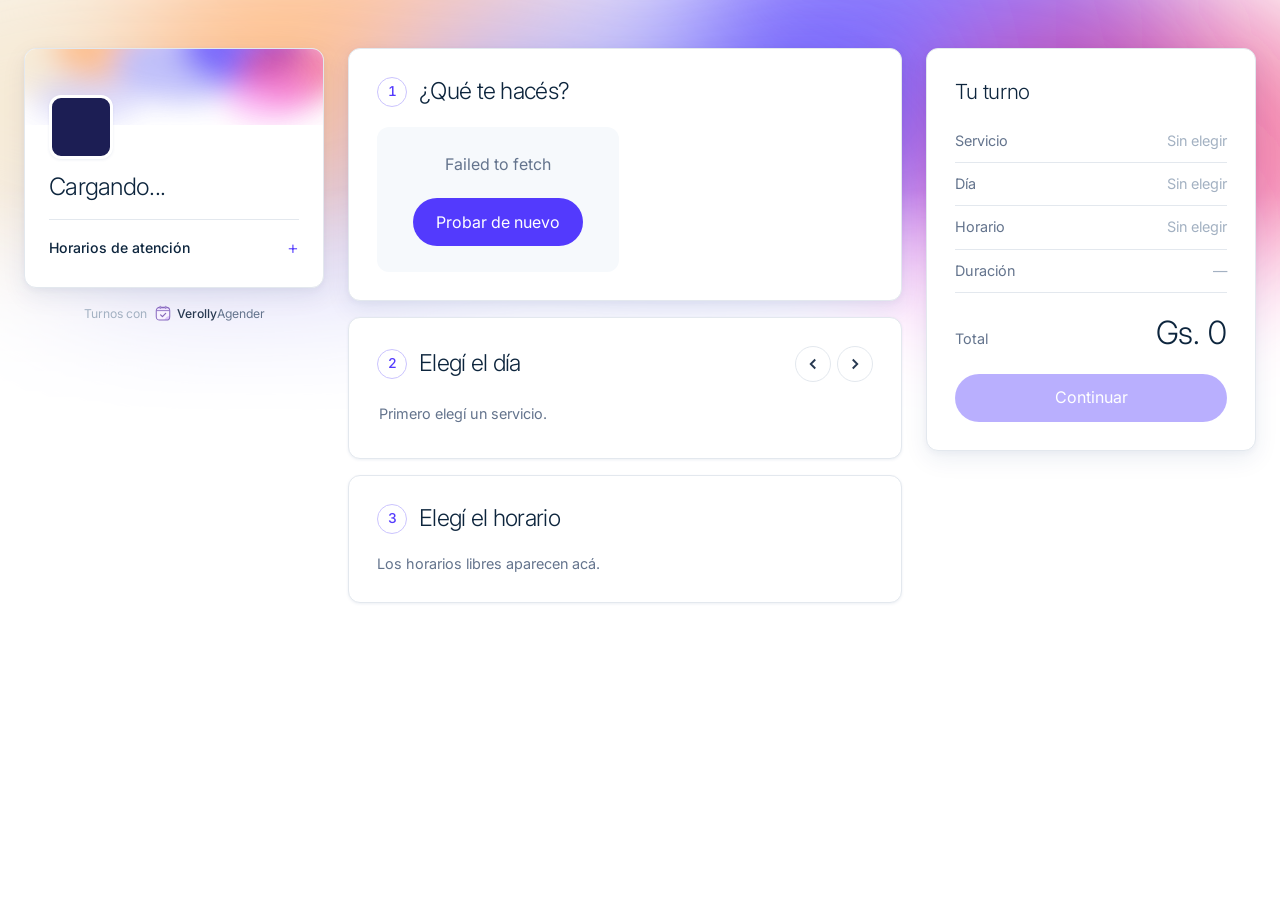
==== verolly-agender/index.html @ b10de031 "Agregar VerollyAgender: pagina de reservas y panel" ====
<!DOCTYPE html>
<html lang="es">
<head>
<meta charset="utf-8">
<meta name="viewport" content="width=device-width, initial-scale=1, viewport-fit=cover">
<meta name="theme-color" content="#533afd">
<title>Reservá tu turno</title>
<link rel="icon" href="img/verolly-icono.svg" type="image/svg+xml">
<link rel="stylesheet" href="estilos.css">
<style>
  .layout {
    position: relative; z-index: 1; max-width: 1280px; margin: 0 auto; padding: 48px 24px 40px; display: grid; gap: 24px; align-items: start;
    grid-template-columns: 300px minmax(0, 1fr) 330px; grid-template-areas: "perfil flujo ticket";
  }

  /* ----- Perfil del negocio ----- */
  .perfil { grid-area: perfil; position: sticky; top: 24px; }
  .perfil-card { overflow: hidden; box-shadow: var(--sombra-2); }
  .portada { height: 76px; background: url(img/malla.svg) center / cover; }
  .perfil-cuerpo { padding: 0 24px 24px; margin-top: -30px; }
  .perfil .logo { width: 64px; height: 64px; border: 3px solid #fff; box-shadow: var(--sombra); }
  .perfil h1 { font-size: 1.5rem; letter-spacing: -.03em; line-height: 1.15; margin-top: 14px; }
  .perfil .dir { color: var(--gris); font-size: .9rem; margin-top: 4px; }
  .estado-hoy { margin-top: 14px; }
  .estado-hoy.abierto { background: #e7f6ee; color: var(--ok); }
  .estado-hoy.cerrado { background: var(--fondo); color: var(--gris); }
  .estado-hoy i { width: 7px; height: 7px; border-radius: 50%; background: currentColor; }
  .estado-hoy.abierto i { animation: latir 1.6s infinite; }
  @keyframes latir { 50% { opacity: .3; } }
  .horarios { margin-top: 18px; border-top: 1px solid var(--linea); padding-top: 12px; }
  .horarios summary { cursor: pointer; font-weight: 500; font-size: .88rem; list-style: none; display: flex; justify-content: space-between; padding: 6px 0; }
  .horarios summary::after { content: '+'; color: var(--marca); font-size: 1.15rem; line-height: 1; font-weight: 300; }
  .horarios[open] summary::after { content: '−'; }
  .horarios ul { list-style: none; padding: 0; margin: 6px 0 0; font-size: .85rem; font-feature-settings: "tnum"; }
  .horarios li { display: flex; justify-content: space-between; padding: 5px 0; color: var(--gris); }
  .horarios li.hoy { color: var(--tinta); font-weight: 500; }
  .perfil .btn { margin-top: 18px; width: 100%; font-size: .95rem; }
  .firma { display: flex; align-items: center; justify-content: center; gap: 5px; color: var(--gris-claro); font-size: .76rem; margin-top: 16px; }
  .firma img { width: 18px; height: 18px; margin-left: 2px; }
  .firma b { color: var(--tinta-2); font-weight: 500; }
  .firma em { color: var(--gris); font-style: normal; font-weight: 400; margin-left: -5px; }
  .firma-pie { display: none; }

  /* ----- Pasos ----- */
  .flujo { grid-area: flujo; display: grid; grid-template-columns: minmax(0, 1fr); gap: 16px; min-width: 0; }
  .bloque { min-width: 0; padding: 28px; box-shadow: var(--sombra-2); transition: opacity .25s; animation: aparecer .35s ease both; }
  .bloque.bloqueado { opacity: .45; pointer-events: none; box-shadow: var(--sombra); }
  .bloque > header { display: flex; align-items: center; gap: 12px; margin-bottom: 20px; }
  .bloque h2 { font-size: 1.45rem; letter-spacing: -.03em; flex: 1; line-height: 1.1; }
  .num { width: 30px; height: 30px; border-radius: 50%; border: 1px solid var(--marca-media); color: var(--marca);
    font-size: .85rem; font-weight: 500; display: grid; place-items: center; flex: none; transition: all .2s; font-feature-settings: "tnum"; }
  .bloque.hecho .num { background: var(--marca); border-color: var(--marca); color: #fff; }
  .nota { color: var(--gris); font-size: .9rem; }

  .servicios { display: grid; grid-template-columns: repeat(auto-fill, minmax(210px, 1fr)); gap: 12px; }
  .servicio {
    position: relative; text-align: left; background: #fff; border: 1px solid var(--linea); border-radius: var(--r-lg);
    padding: 16px; display: flex; flex-direction: column; gap: 10px; min-height: 120px; transition: border-color .15s, box-shadow .15s, background .15s;
  }
  .servicio:hover { border-color: var(--marca-media); box-shadow: var(--sombra); }
  .servicio strong { font-size: 1.05rem; font-weight: 500; padding-right: 26px; letter-spacing: -.01em; }
  .servicio .det { font-size: .8rem; color: var(--gris); margin-top: -6px; }
  .servicio .pie { margin-top: auto; display: flex; justify-content: space-between; align-items: center; gap: 8px; }
  .servicio .dur { background: var(--fondo); color: var(--gris); font-feature-settings: "tnum"; }
  .servicio .precio { font-weight: 500; color: var(--tinta); font-feature-settings: "tnum"; letter-spacing: -.02em; }
  .servicio .tilde { position: absolute; top: 16px; right: 16px; width: 20px; height: 20px; border-radius: 50%;
    border: 1px solid var(--linea-input); background: #fff; display: grid; place-items: center; }
  .servicio.on { border-color: var(--marca); background: var(--marca-suave); box-shadow: 0 0 0 1px var(--marca); }
  .servicio.on .tilde { background: var(--marca); border-color: var(--marca); }
  .servicio.on .tilde::after { content: ''; width: 8px; height: 4px; border: solid #fff; border-width: 0 0 2px 2px; transform: rotate(-45deg) translate(1px, -1px); }

  .flechas { display: flex; gap: 6px; }
  .flechas button { width: 36px; height: 36px; border-radius: 50%; border: 1px solid var(--linea); background: #fff; display: grid; place-items: center; color: var(--tinta-2); }
  .flechas button:hover { border-color: var(--marca); color: var(--marca); }
  .tira { display: flex; gap: 8px; overflow-x: auto; scroll-snap-type: x mandatory; scrollbar-width: none; padding: 2px 2px 6px; }
  .tira::-webkit-scrollbar { display: none; }
  .dia {
    flex: none; width: 78px; scroll-snap-align: start; border-radius: var(--r-lg); border: 1px solid var(--linea); background: #fff;
    padding: 12px 6px 10px; display: flex; flex-direction: column; align-items: center; gap: 1px; transition: all .15s;
  }
  .dia small { font-size: .66rem; font-weight: 500; color: var(--gris); text-transform: uppercase; letter-spacing: .06em; }
  .dia b { font-size: 1.75rem; font-weight: 300; line-height: 1.1; letter-spacing: -.04em; font-feature-settings: "tnum"; }
  .dia .barra-libre { width: 40px; height: 3px; border-radius: 2px; background: var(--linea); margin-top: 7px; overflow: hidden; }
  .dia .barra-libre i { display: block; height: 100%; background: var(--marca); }
  .dia em { font-style: normal; font-size: .68rem; color: var(--gris); margin-top: 4px; font-feature-settings: "tnum"; }
  .dia:hover:not(:disabled) { border-color: var(--marca-media); }
  .dia:disabled { background: var(--fondo); border-color: transparent; cursor: default; }
  .dia:disabled b, .dia:disabled small { color: var(--gris-claro); }
  .dia.on { background: var(--navy); border-color: var(--navy); color: #fff; box-shadow: var(--sombra-2); }
  .dia.on small, .dia.on em { color: rgba(255,255,255,.7); }
  .dia.on .barra-libre { background: rgba(255,255,255,.2); }
  .dia.on .barra-libre i { background: #b9b9f9; }

  .rapido {
    width: 100%; display: flex; align-items: center; gap: 14px; text-align: left; border: none; margin-bottom: 22px;
    padding: 14px 18px; border-radius: var(--r-lg); background: var(--crema); color: var(--tinta);
  }
  .rapido .rayo { width: 38px; height: 38px; border-radius: 50%; background: var(--navy); color: #fff; display: grid; place-items: center; flex: none; }
  .rapido span { flex: 1; font-size: .88rem; color: var(--tinta-2); font-feature-settings: "tnum"; }
  .rapido span b { display: block; color: var(--tinta); font-size: 1rem; font-weight: 500; }
  .rapido .ir { flex: none; font-weight: 500; color: var(--marca); font-size: .9rem; }
  .grupo { margin-bottom: 20px; }
  .grupo h3 { font-size: .68rem; text-transform: uppercase; letter-spacing: .08em; color: var(--gris); font-weight: 500; margin-bottom: 10px; }
  .horas { display: grid; grid-template-columns: repeat(auto-fill, minmax(88px, 1fr)); gap: 8px; }
  .hora { min-height: 46px; border-radius: var(--pildora); border: 1px solid var(--linea); background: #fff; font-weight: 400; font-size: 1rem;
    font-feature-settings: "tnum"; letter-spacing: -.01em; transition: all .15s; color: var(--tinta); }
  .hora:hover { border-color: var(--marca); color: var(--marca); }
  .hora.on { background: var(--marca); border-color: var(--marca); color: #fff; }
  .vacio { text-align: center; color: var(--gris); padding: 26px 10px; background: var(--fondo); border-radius: var(--r-lg); }

  /* ----- Ticket (tu turno) ----- */
  .ticket-col { grid-area: ticket; position: sticky; top: 24px; }
  .ticket { padding: 28px; box-shadow: var(--sombra-2); }
  .ticket h2 { font-size: 1.3rem; letter-spacing: -.02em; margin-bottom: 14px; }
  .fila-t { display: flex; justify-content: space-between; gap: 12px; padding: 11px 0; font-size: .9rem; border-bottom: 1px solid var(--linea); }
  .fila-t span { color: var(--gris); }
  .fila-t b { text-align: right; font-weight: 500; font-feature-settings: "tnum"; }
  .fila-t b.falta { color: var(--gris-claro); font-weight: 400; }
  .corte { height: 8px; }
  .total { display: flex; justify-content: space-between; align-items: baseline; margin: 10px 0 18px; }
  .total b { font-size: 2rem; font-weight: 300; letter-spacing: -.04em; font-feature-settings: "tnum"; }

  /* ----- Barra de celular ----- */
  .barra-movil {
    display: none; position: fixed; left: 10px; right: 10px; bottom: calc(10px + env(safe-area-inset-bottom)); z-index: 60;
    background: var(--navy); color: #fff; border-radius: var(--r-xl); padding: 10px 10px 10px 18px; align-items: center; gap: 12px;
    box-shadow: var(--sombra-fuerte); transform: translateY(140%); transition: transform .3s cubic-bezier(.2,.8,.2,1);
  }
  .barra-movil.on { transform: none; }
  .barra-movil div { flex: 1; min-width: 0; font-size: .8rem; color: rgba(255,255,255,.7); font-feature-settings: "tnum"; }
  .barra-movil div b { display: block; font-size: .98rem; font-weight: 500; color: #fff; white-space: nowrap; overflow: hidden; text-overflow: ellipsis; }

  /* ----- Hojas ----- */
  .hoja h2 { font-size: 1.6rem; letter-spacing: -.03em; margin-bottom: 6px; }
  .hoja .sub { color: var(--gris); margin-bottom: 20px; font-size: .93rem; }
  .mini { background: var(--fondo); border-radius: var(--r-lg); padding: 14px 16px; margin-bottom: 20px; display: flex; gap: 14px; align-items: center; }
  .mini .cal { width: 52px; text-align: center; background: #fff; border: 1px solid var(--linea); border-radius: var(--r-md); padding: 5px 0; flex: none; }
  .mini .cal small { display: block; font-size: .62rem; font-weight: 500; color: var(--marca); text-transform: uppercase; letter-spacing: .06em; }
  .mini .cal b { font-size: 1.45rem; font-weight: 300; letter-spacing: -.04em; font-feature-settings: "tnum"; }
  .mini p { font-size: .88rem; color: var(--gris); font-feature-settings: "tnum"; }
  .mini p b { color: var(--tinta); display: block; font-size: 1rem; font-weight: 500; }
  .hoja form .btn { margin-top: 4px; }
  .listo { text-align: center; }
  .listo .check { width: 72px; height: 72px; margin: 8px auto 18px; border-radius: 50%; background: var(--ok); color: #fff; display: grid; place-items: center;
    animation: pop .5s cubic-bezier(.2,1.6,.4,1) both; }
  .listo .check path { stroke-dasharray: 30; stroke-dashoffset: 30; animation: trazo .4s .25s ease forwards; }
  @keyframes pop { from { transform: scale(.3); opacity: 0; } }
  @keyframes trazo { to { stroke-dashoffset: 0; } }
  .listo .mini { text-align: left; margin-top: 20px; }
  .listo .btn { width: 100%; margin-top: 10px; }

  /* ----- Tablet ----- */
  @media (max-width: 1180px) {
    .layout { grid-template-columns: minmax(0, 1fr) 310px; grid-template-areas: "perfil perfil" "flujo ticket"; padding-top: 32px; }
    .perfil { position: static; }
    .perfil-card { display: grid; grid-template-columns: auto 1fr auto; align-items: center; gap: 0 18px; padding: 20px 24px; }
    .portada, .horarios, .firma { display: none; }
    .perfil-cuerpo { display: contents; }
    .perfil .logo { border: none; box-shadow: none; }
    .perfil h1 { margin-top: 0; }
    .perfil .btn { margin-top: 0; width: auto; }
    .perfil .estado-hoy { margin-top: 8px; }
    .flujo .firma-pie { display: flex; margin-top: 0; }
  }
  /* ----- Celular ----- */
  @media (max-width: 760px) {
    .layout { grid-template-columns: 1fr; grid-template-areas: "perfil" "flujo"; padding: 20px 12px 120px; gap: 12px; }
    .ticket-col { display: none; }
    .barra-movil { display: flex; }
    .perfil-card { grid-template-columns: auto 1fr; padding: 16px; }
    .perfil .btn { grid-column: 1 / -1; margin-top: 14px; width: 100%; }
    .perfil .logo { width: 56px; height: 56px; }
    .perfil h1 { font-size: 1.3rem; }
    .bloque { padding: 20px 16px; }
    .bloque h2 { font-size: 1.3rem; }
    .servicios { grid-template-columns: 1fr 1fr; gap: 8px; }
    .servicio { min-height: 112px; padding: 14px 12px 12px; }
    .servicio .pie { flex-direction: column; align-items: flex-start; gap: 6px; }
    .servicio .dur, .servicio .precio { white-space: nowrap; }
    .flechas { display: none; }
    .horas { grid-template-columns: repeat(3, 1fr); }
    .malla { height: 300px; }
  }
  @media (max-width: 370px) { .servicios { grid-template-columns: 1fr; } }
</style>
</head>
<body>
<div class="aviso-demo">Modo demostración: las reservas se guardan solo en este navegador.
  <button onclick="V.Demo.reiniciar(); location.reload()">Reiniciar</button></div>

<div style="position:relative">
<div class="malla"></div>
<div class="layout">
  <!-- Perfil del negocio -->
  <aside class="perfil">
    <div class="perfil-card tarjeta">
      <div class="portada"></div>
      <div class="perfil-cuerpo">
        <div class="logo" data-logo></div>
        <div>
          <h1 data-negocio>Cargando...</h1>
          <p class="dir" id="direccion"></p>
          <span class="chip estado-hoy" id="estadoHoy" hidden><i></i><span></span></span>
        </div>
        <details class="horarios">
          <summary>Horarios de atención</summary>
          <ul id="listaHorarios"></ul>
        </details>
        <a class="btn wa" id="btnConsulta" target="_blank" rel="noopener" hidden>
          <svg viewBox="0 0 24 24" fill="currentColor"><path d="M12 2a10 10 0 0 0-8.6 15.1L2 22l5-1.3A10 10 0 1 0 12 2Zm5.3 14.2c-.2.6-1.3 1.2-1.8 1.2-.5.1-1 .1-1.7-.1a15 15 0 0 1-6.1-5.3c-.5-.7-1-1.7-1-2.7 0-1 .6-1.6.8-1.8.2-.2.5-.3.7-.3h.5c.2 0 .4 0 .6.5l.8 2c.1.2.1.4 0 .5l-.4.6-.3.4c-.1.1-.2.3 0 .5.5.8 1 1.4 1.7 2 .7.6 1.4 1 2.2 1.3.2.1.4.1.5-.1l.8-.9c.2-.2.3-.2.5-.1l1.9.9c.3.1.4.2.5.3.1.2.1.7-.1 1.2Z"/></svg>
          Consultar por WhatsApp</a>
      </div>
    </div>
    <p class="firma">Turnos con <img src="img/verolly-icono.svg" alt=""><b>Verolly</b><em>Agender</em></p>
  </aside>

  <!-- Pasos -->
  <main class="flujo" id="flujo">
    <section class="bloque tarjeta" id="bServicio">
      <header><span class="num">1</span><h2>¿Qué te hacés?</h2></header>
      <div class="servicios" id="listaServicios"><p class="vacio">Cargando servicios...</p></div>
    </section>

    <section class="bloque tarjeta bloqueado" id="bDia">
      <header><span class="num">2</span><h2>Elegí el día</h2>
        <div class="flechas">
          <button aria-label="Días anteriores" onclick="moverTira(-1)"><svg width="18" height="18" viewBox="0 0 24 24" fill="none" stroke="currentColor" stroke-width="2.5"><path d="M15 18l-6-6 6-6"/></svg></button>
          <button aria-label="Días siguientes" onclick="moverTira(1)"><svg width="18" height="18" viewBox="0 0 24 24" fill="none" stroke="currentColor" stroke-width="2.5"><path d="M9 6l6 6-6 6"/></svg></button>
        </div>
      </header>
      <div class="tira" id="tiraDias"><p class="nota">Primero elegí un servicio.</p></div>
    </section>

    <section class="bloque tarjeta bloqueado" id="bHora">
      <header><span class="num">3</span><h2>Elegí el horario</h2></header>
      <div id="zonaHoras"><p class="nota">Los horarios libres aparecen acá.</p></div>
    </section>
    <p class="firma firma-pie">Turnos con <img src="img/verolly-icono.svg" alt=""><b>Verolly</b><em>Agender</em></p>
  </main>

  <!-- Tu turno (tablet y PC) -->
  <aside class="ticket-col">
    <div class="ticket tarjeta">
      <h2>Tu turno</h2>
      <div class="fila-t"><span>Servicio</span><b id="tServicio" class="falta">Sin elegir</b></div>
      <div class="fila-t"><span>Día</span><b id="tDia" class="falta">Sin elegir</b></div>
      <div class="fila-t"><span>Horario</span><b id="tHora" class="falta">Sin elegir</b></div>
      <div class="fila-t"><span>Duración</span><b id="tDur" class="falta">—</b></div>
      <div class="corte"></div>
      <div class="total"><span class="nota">Total</span><b id="tTotal">Gs. 0</b></div>
      <button class="btn ancho" id="btnContinuar" disabled onclick="abrirDatos()">Continuar</button>
    </div>
  </aside>
</div>
</div>

<!-- Barra de celular -->
<div class="barra-movil" id="barraMovil">
  <div><b id="bmTitulo">Elegí un horario</b><span id="bmSub"></span></div>
  <button class="btn" id="bmBtn" onclick="abrirDatos()">Continuar</button>
</div>

<!-- Hoja: datos -->
<div class="velo" id="velo" onclick="cerrarHojas()"></div>
<div class="hoja" id="hojaDatos" role="dialog" aria-modal="true" aria-labelledby="tituloDatos">
  <h2 id="tituloDatos">Último paso</h2>
  <p class="sub">Solo necesitamos tu nombre y tu celular.</p>
  <div class="mini" id="miniDatos"></div>
  <form id="form" novalidate>
    <label class="campo"><span>Tu nombre</span>
      <input id="nombre" autocomplete="name" placeholder="Ej: Ana Benítez" maxlength="60"></label>
    <label class="campo"><span>Tu celular</span>
      <input id="cel" type="tel" inputmode="numeric" autocomplete="tel" placeholder="0981 123 456">
      <small>Te avisamos por WhatsApp si hay algún cambio.</small></label>
    <p class="error" id="errorForm" hidden></p>
    <button class="btn ancho" id="btnConfirmar" type="submit">Confirmar turno</button>
    <button class="btn fantasma ancho" type="button" onclick="cerrarHojas()">Volver</button>
  </form>
</div>

<!-- Hoja: listo -->
<div class="hoja listo" id="hojaListo" role="dialog" aria-modal="true" aria-labelledby="listoTitulo">
  <div class="check"><svg width="42" height="42" viewBox="0 0 24 24" fill="none" stroke="currentColor" stroke-width="3" stroke-linecap="round" stroke-linejoin="round"><path d="M5 12.5l4.5 4.5L19 7.5"/></svg></div>
  <h2 id="listoTitulo">¡Listo!</h2>
  <p class="sub">Tu turno quedó reservado. Te esperamos.</p>
  <div class="mini" id="miniListo"></div>
  <a class="btn wa" id="btnWa" target="_blank" rel="noopener">Avisar al local por WhatsApp</a>
  <a class="btn claro" id="btnCal" target="_blank" rel="noopener">Guardar en Google Calendar</a>
  <button class="btn fantasma" onclick="nuevo()">Reservar otro turno</button>
</div>

<script src="config.js"></script>
<script src="comun.js"></script>
<script>
const $ = id => document.getElementById(id);
const MES = ['ene', 'feb', 'mar', 'abr', 'may', 'jun', 'jul', 'ago', 'sep', 'oct', 'nov', 'dic'];
const NOMBRES_DIA = ['Domingo', 'Lunes', 'Martes', 'Miércoles', 'Jueves', 'Viernes', 'Sábado'];
let info = null;
const sel = { servicio: null, fecha: null, hora: null };
const esCelular = () => matchMedia('(max-width: 760px)').matches;
const cap = s => s.charAt(0).toUpperCase() + s.slice(1);

async function iniciar() {
  try {
    info = await V.api.info();
  } catch (e) {
    $('listaServicios').innerHTML = '<div class="vacio">' + V.esc(e.message) +
      '<br><br><button class="btn" onclick="iniciar()">Probar de nuevo</button></div>';
    return;
  }
  const n = info.negocio;
  V.aplicarMarca(n);
  document.title = 'Reservá tu turno · ' + n.nombre;
  document.querySelector('meta[name=theme-color]').content = n.color || '#533afd';
  $('direccion').textContent = n.direccion || '';
  if (n.whatsapp) { $('btnConsulta').href = V.wa(n.whatsapp, 'Hola! Quería hacer una consulta.'); $('btnConsulta').hidden = false; }
  pintarEstadoHoy();
  pintarHorarios();
  pintarServicios();
  const g = JSON.parse(localStorage.getItem('verollyCliente') || '{}');
  if (g.nombre) $('nombre').value = g.nombre;
  if (g.celular) $('cel').value = V.celularLindo(g.celular);
}

/* ---------- Perfil ---------- */
function pintarEstadoHoy() {
  const ah = V.ahora(), h = info.horarios[V.diaSemana(ah.fecha)];
  const abierto = h && ah.min >= h.abre && ah.min < h.cierra && !(h.dIni != null && ah.min >= h.dIni && ah.min < h.dFin);
  let txt;
  if (abierto) txt = 'Abierto ahora · hasta ' + V.hhmm(h.cierra);
  else if (h && ah.min < h.abre) txt = 'Cerrado · abre hoy ' + V.hhmm(h.abre);
  else txt = 'Cerrado ahora';
  const e = $('estadoHoy');
  e.className = 'chip estado-hoy ' + (abierto ? 'abierto' : 'cerrado');
  e.querySelector('span').textContent = txt;
  e.hidden = false;
}
function pintarHorarios() {
  const hoy = V.diaSemana(V.ahora().fecha);
  $('listaHorarios').innerHTML = [1, 2, 3, 4, 5, 6, 0].map(d => {
    const h = info.horarios[d];
    const t = !h ? 'Cerrado' : V.hhmm(h.abre) + ' – ' + V.hhmm(h.cierra);
    return '<li class="' + (d === hoy ? 'hoy' : '') + '"><span>' + NOMBRES_DIA[d] + '</span><span>' + t + '</span></li>';
  }).join('');
}

/* ---------- 1. Servicio ---------- */
function pintarServicios() {
  if (!info.servicios.length) { $('listaServicios').innerHTML = '<p class="vacio">Todavía no hay servicios cargados.</p>'; return; }
  $('listaServicios').innerHTML = info.servicios.map((s, i) =>
    '<button class="servicio' + (s.nombre === sel.servicio ? ' on' : '') + '" data-i="' + i + '">' +
    '<span class="tilde"></span><strong>' + V.esc(s.nombre) + '</strong>' +
    (s.detalle ? '<span class="det">' + V.esc(s.detalle) + '</span>' : '') +
    '<span class="pie"><span class="chip dur">' + V.duracion(s.duracion) + '</span><span class="precio">' + V.gs(s.precio) + '</span></span></button>'
  ).join('');
  $('listaServicios').querySelectorAll('.servicio').forEach(b => b.onclick = () => elegirServicio(info.servicios[b.dataset.i].nombre));
}
function servicioSel() { return info.servicios.find(s => s.nombre === sel.servicio); }

function elegirServicio(nombre) {
  sel.servicio = nombre; sel.hora = null;
  pintarServicios();
  $('bServicio').classList.add('hecho');
  $('bDia').classList.remove('bloqueado');
  // si el día elegido ya no tiene lugar para este servicio, se pasa al primero con lugar
  const dur = servicioSel().duracion;
  if (!sel.fecha || !V.libres(sel.fecha, dur, info).length) sel.fecha = primerDiaLibre(dur);
  pintarDias(); pintarHoras(); actualizarResumen();
  if (esCelular()) $('bDia').scrollIntoView({ behavior: 'smooth', block: 'start' });
}

function primerDiaLibre(dur) {
  const hoy = V.ahora().fecha;
  for (let i = 0; i <= info.reglas.diasAdelante; i++) {
    const f = V.sumarDias(hoy, i);
    if (V.libres(f, dur, info).length) return f;
  }
  return null;
}

/* ---------- 2. Día ---------- */
function pintarDias() {
  const dur = servicioSel().duracion, ah = V.ahora();
  const dias = [];
  for (let i = 0; i <= info.reglas.diasAdelante; i++) {
    const f = V.sumarDias(ah.fecha, i);
    dias.push({ f, abierto: !!info.horarios[V.diaSemana(f)], n: V.libres(f, dur, info, ah).length });
  }
  const max = Math.max(1, ...dias.map(d => d.n));
  $('tiraDias').innerHTML = dias.map(d => {
    const etiqueta = V.etiquetaDia(d.f);
    const txt = !d.abierto ? 'Cerrado' : d.n ? d.n + ' libres' : 'Completo';
    return '<button class="dia' + (d.f === sel.fecha ? ' on' : '') + '" data-f="' + d.f + '"' + (d.n ? '' : ' disabled') + '>' +
      '<small>' + etiqueta + '</small><b>' + Number(d.f.slice(8)) + '</b><small>' + MES[Number(d.f.slice(5, 7)) - 1] + '</small>' +
      '<span class="barra-libre"><i style="width:' + Math.round(d.n / max * 100) + '%"></i></span><em>' + txt + '</em></button>';
  }).join('');
  $('tiraDias').querySelectorAll('.dia').forEach(b => b.onclick = () => {
    sel.fecha = b.dataset.f; sel.hora = null;
    pintarDias(); pintarHoras(); actualizarResumen();
    if (esCelular()) $('bHora').scrollIntoView({ behavior: 'smooth', block: 'start' });
  });
  const on = $('tiraDias').querySelector('.on');
  if (on) on.scrollIntoView({ block: 'nearest', inline: 'center' });
  $('bDia').classList.toggle('hecho', !!sel.fecha);
}
function moverTira(dir) { $('tiraDias').scrollBy({ left: dir * 300, behavior: 'smooth' }); }

/* ---------- 3. Hora ---------- */
function pintarHoras() {
  const z = $('zonaHoras');
  $('bHora').classList.toggle('bloqueado', !sel.fecha);
  if (!sel.fecha) { z.innerHTML = '<p class="vacio">No hay horarios libres en los próximos días. Escribinos por WhatsApp.</p>'; return; }
  const dur = servicioSel().duracion;
  const libres = V.libres(sel.fecha, dur, info);
  let html = '';
  // atajo: el primer horario libre de todos
  const f0 = primerDiaLibre(dur);
  if (f0) {
    const h0 = V.libres(f0, dur, info)[0];
    if (!(f0 === sel.fecha && V.hhmm(h0) === sel.hora)) {
      html += '<button class="rapido" data-f="' + f0 + '" data-h="' + V.hhmm(h0) + '">' +
        '<span class="rayo"><svg width="22" height="22" viewBox="0 0 24 24" fill="currentColor"><path d="M13 2 4 14h7l-1 8 9-12h-7l1-8Z"/></svg></span>' +
        '<span><b>Lo antes posible</b>' + cap(V.etiquetaDia(f0) === 'Hoy' || V.etiquetaDia(f0) === 'Mañana' ? V.etiquetaDia(f0) : V.fechaLarga(f0)) +
        ' a las ' + V.hhmm(h0) + '</span><span class="ir">Elegir</span></button>';
    }
  }
  const grupos = [['Mañana', libres.filter(m => m < 720)], ['Tarde', libres.filter(m => m >= 720 && m < 1140)], ['Noche', libres.filter(m => m >= 1140)]];
  html += grupos.filter(g => g[1].length).map(g =>
    '<div class="grupo"><h3>' + g[0] + ' · ' + g[1].length + (g[1].length === 1 ? ' horario' : ' horarios') + '</h3><div class="horas">' +
    g[1].map(m => '<button class="hora' + (V.hhmm(m) === sel.hora ? ' on' : '') + '" data-h="' + V.hhmm(m) + '">' + V.hhmm(m) + '</button>').join('') +
    '</div></div>').join('') || '<p class="vacio">Este día ya no tiene horarios libres.</p>';
  z.innerHTML = html;
  z.querySelectorAll('.hora').forEach(b => b.onclick = () => elegirHora(sel.fecha, b.dataset.h));
  const r = z.querySelector('.rapido');
  if (r) r.onclick = () => elegirHora(r.dataset.f, r.dataset.h);
}
function elegirHora(f, h) {
  const cambioDia = f !== sel.fecha;
  sel.fecha = f; sel.hora = h;
  if (cambioDia) pintarDias();
  pintarHoras(); actualizarResumen();
  $('bHora').classList.add('hecho');
}

/* ---------- Resumen ---------- */
function actualizarResumen() {
  const s = servicioSel();
  const pon = (id, v) => { $(id).textContent = v || 'Sin elegir'; $(id).classList.toggle('falta', !v); };
  pon('tServicio', s && s.nombre);
  pon('tDia', sel.fecha && cap(V.fechaLarga(sel.fecha)));
  pon('tHora', sel.hora && sel.hora + ' a ' + V.hhmm(V.min(sel.hora) + s.duracion));
  $('tDur').textContent = s ? V.duracion(s.duracion) : '—';
  $('tTotal').textContent = V.gs(s ? s.precio : 0);
  const listo = !!(s && sel.fecha && sel.hora);
  $('btnContinuar').disabled = !listo;
  $('barraMovil').classList.toggle('on', listo);
  if (listo) {
    $('bmTitulo').textContent = s.nombre;
    $('bmSub').textContent = cap(V.etiquetaDia(sel.fecha)) + ' ' + Number(sel.fecha.slice(8)) + ' · ' + sel.hora + ' · ' + V.gs(s.precio);
  }
}

function miniHtml(fecha, hora, servicio, extra) {
  return '<div class="cal"><small>' + MES[Number(fecha.slice(5, 7)) - 1] + '</small><b>' + Number(fecha.slice(8)) + '</b></div>' +
    '<p><b>' + V.esc(servicio) + '</b>' + cap(V.fechaLarga(fecha)) + ' · ' + hora + (extra ? '<br>' + extra : '') + '</p>';
}

/* ---------- Hojas ---------- */
function abrirHoja(id) { $('velo').classList.add('on'); $(id).classList.add('on'); }
function cerrarHojas() { $('velo').classList.remove('on'); document.querySelectorAll('.hoja').forEach(h => h.classList.remove('on')); }
function abrirDatos() {
  const s = servicioSel();
  if (!s || !sel.fecha || !sel.hora) return;
  $('miniDatos').innerHTML = miniHtml(sel.fecha, sel.hora, s.nombre, V.gs(s.precio));
  $('errorForm').hidden = true;
  abrirHoja('hojaDatos');
  if (!esCelular()) setTimeout(() => $($('nombre').value ? 'cel' : 'nombre').focus(), 250);
}
document.addEventListener('keydown', e => { if (e.key === 'Escape') cerrarHojas(); });

$('form').onsubmit = async ev => {
  ev.preventDefault();
  const nombre = $('nombre').value.replace(/\s+/g, ' ').trim();
  const cel = V.celular($('cel').value);
  const err = m => { $('errorForm').textContent = m; $('errorForm').hidden = false; };
  if (nombre.length < 2) return err('Escribí tu nombre, por favor.');
  if (!cel) return err('Revisá tu celular. Tiene que ser como 0981 123 456.');
  const btn = $('btnConfirmar');
  btn.disabled = true; btn.innerHTML = '<span class="girando"></span> Reservando...';
  try {
    const r = await V.api.reservar({ servicio: sel.servicio, fecha: sel.fecha, hora: sel.hora, nombre, celular: cel });
    localStorage.setItem('verollyCliente', JSON.stringify({ nombre, celular: cel }));
    mostrarListo(r.turno);
  } catch (e) {
    err(e.message);
    if (/ocup/i.test(e.message)) {
      info = await V.api.info().catch(() => info);
      sel.hora = null; pintarDias(); pintarHoras(); actualizarResumen();
    }
  } finally {
    btn.disabled = false; btn.textContent = 'Confirmar turno';
  }
};

function mostrarListo(t) {
  const n = info.negocio;
  cerrarHojas();
  $('listoTitulo').textContent = '¡Listo, ' + V.primerNombre(t.nombre) + '!';
  $('miniListo').innerHTML = miniHtml(t.fecha, t.hora, t.servicio, V.esc(n.nombre) + (n.direccion ? ' · ' + V.esc(n.direccion) : ''));
  $('btnWa').href = V.wa(n.whatsapp, 'Hola! Soy ' + t.nombre + '. Reservé ' + t.servicio + ' para ' + V.cuando(t.fecha) + ' a las ' + t.hora + '.');
  $('btnWa').hidden = !n.whatsapp;
  const f = t.fecha.replace(/-/g, '');
  $('btnCal').href = 'https://calendar.google.com/calendar/render?action=TEMPLATE' +
    '&text=' + encodeURIComponent(t.servicio + ' · ' + n.nombre) +
    '&dates=' + f + 'T' + t.hora.replace(':', '') + '00/' + f + 'T' + t.fin.replace(':', '') + '00' +
    '&ctz=' + encodeURIComponent(V.TZ) + '&location=' + encodeURIComponent(n.direccion || '');
  setTimeout(() => abrirHoja('hojaListo'), 120);
  V.api.info().then(i => { info = i; }).catch(() => {});
}

function nuevo() {
  cerrarHojas();
  sel.servicio = sel.fecha = sel.hora = null;
  ['bServicio', 'bDia', 'bHora'].forEach(id => $(id).classList.remove('hecho'));
  $('bDia').classList.add('bloqueado'); $('bHora').classList.add('bloqueado');
  $('tiraDias').innerHTML = '<p class="nota">Primero elegí un servicio.</p>';
  $('zonaHoras').innerHTML = '<p class="nota">Los horarios libres aparecen acá.</p>';
  pintarServicios(); actualizarResumen();
  window.scrollTo({ top: 0, behavior: 'smooth' });
}

iniciar();
</script>
</body>
</html>
---- verolly-agender/estilos.css ----
/* VerollyAgender - base visual compartida (celular, tablet y PC)
   Sistema: tinta azul marino, primario índigo, tipografía fina con interletrado
   negativo en títulos, botones píldora, números tabulares y malla de degradé. */
@import url('https://fonts.googleapis.com/css2?family=Inter:wght@300;400;500;600&display=swap');

:root {
  /* marca (el negocio puede cambiar --marca desde la planilla) */
  --marca: #533afd;
  --marca-press: color-mix(in srgb, var(--marca) 55%, #1c1e54);
  --marca-suave: color-mix(in srgb, var(--marca) 7%, #fff);
  --marca-media: color-mix(in srgb, var(--marca) 30%, #fff);
  --marca-oscura: color-mix(in srgb, var(--marca) 60%, #000);
  --navy: #1c1e54;
  /* texto */
  --tinta: #0d253d;
  --tinta-2: #273951;
  --gris: #64748d;
  --gris-claro: #a3b1c2;
  /* superficies */
  --blanco: #fff;
  --fondo: #f6f9fc;
  --crema: #f5e9d4;
  --linea: #e3e8ee;
  --linea-input: #a8c3de;
  /* estados (solo dentro del producto) */
  --ok: #108c5c;
  --wa: #1a9e55;
  --aviso: #9b6829;
  --mal: #ea2261;
  /* formas */
  --r-xl: 16px;
  --r-lg: 12px;
  --r-md: 8px;
  --r-sm: 6px;
  --pildora: 9999px;
  --sombra: 0 1px 3px rgba(0,55,112,.08);
  --sombra-2: 0 8px 24px rgba(0,55,112,.08), 0 2px 6px rgba(0,55,112,.04);
  --sombra-fuerte: 0 24px 60px rgba(13,37,61,.22);
  --fuente: 'Inter', 'SF Pro Display', system-ui, -apple-system, sans-serif;
}
* { box-sizing: border-box; -webkit-tap-highlight-color: transparent; }
html { font-size: 16px; }
body {
  margin: 0; background: var(--blanco); color: var(--tinta); font-family: var(--fuente);
  font-weight: 400; line-height: 1.4; font-feature-settings: "ss01"; -webkit-font-smoothing: antialiased;
}
h1, h2, h3, p { margin: 0; }
h1, h2 { font-weight: 300; }
button, input { font: inherit; color: inherit; }
button { cursor: pointer; }
a { color: inherit; }
[hidden] { display: none !important; }
:focus-visible { outline: 3px solid var(--marca-media); outline-offset: 2px; }
.num-tab, .tnum { font-feature-settings: "tnum", "ss01"; letter-spacing: -.02em; }

/* Malla de degradé (fondo de marca en la parte de arriba) */
.malla {
  position: absolute; left: 0; right: 0; top: 0; height: 420px; z-index: 0; pointer-events: none;
  background: url(img/malla.svg) center top / cover no-repeat;
  -webkit-mask-image: linear-gradient(#000 45%, transparent);
  mask-image: linear-gradient(#000 45%, transparent);
}

/* Logo del negocio */
.logo {
  width: 64px; height: 64px; border-radius: var(--r-lg); flex: none; overflow: hidden;
  background: var(--navy); display: grid; place-items: center;
}
.logo img { width: 100%; height: 100%; object-fit: cover; }
.logo span { color: #fff; font-weight: 300; font-size: 1.7rem; letter-spacing: -.02em; }

/* Botones píldora */
.btn {
  display: inline-flex; align-items: center; justify-content: center; gap: 8px;
  min-height: 48px; padding: 8px 22px; border-radius: var(--pildora); border: 1px solid transparent;
  background: var(--marca); color: #fff; font-weight: 400; font-size: 1rem; line-height: 1.15;
  text-decoration: none; text-align: center; transition: background .15s, transform .1s;
}
.btn:hover { background: color-mix(in srgb, var(--marca) 88%, #000); }
.btn:active { background: var(--marca-press); transform: scale(.99); }
.btn:disabled { opacity: .4; cursor: not-allowed; }
.btn.ancho { width: 100%; }
.btn.wa { background: var(--wa); }
.btn.claro { background: var(--blanco); color: var(--marca); border-color: var(--marca); }
.btn.claro:hover { background: var(--marca-suave); }
.btn.oscuro { background: var(--navy); }
.btn.fantasma { background: transparent; color: var(--marca); }
.btn.fantasma:hover { background: var(--marca-suave); }
.btn svg { width: 18px; height: 18px; flex: none; }

.tarjeta { background: var(--blanco); border: 1px solid var(--linea); border-radius: var(--r-lg); box-shadow: var(--sombra); }
.chip { display: inline-flex; align-items: center; gap: 6px; padding: 4px 10px; border-radius: var(--pildora); font-size: .75rem; font-weight: 500; }
.etiqueta-suave { background: #ebeafe; color: #4434d4; text-transform: uppercase; letter-spacing: .04em; font-size: .68rem; }

/* Campos */
.campo { display: block; margin-bottom: 16px; }
.campo span { display: block; font-weight: 500; font-size: .85rem; color: var(--tinta-2); margin-bottom: 6px; }
.campo input {
  width: 100%; min-height: 48px; padding: 8px 14px; border-radius: var(--r-sm); border: 1px solid var(--linea-input);
  background: #fff; font-size: 1.05rem; transition: border-color .15s, box-shadow .15s;
}
.campo input:focus { outline: none; border-color: var(--marca); box-shadow: 0 0 0 3px var(--marca-suave); }
.campo small { display: block; color: var(--gris); font-size: .8rem; margin-top: 6px; }
.error { color: var(--mal); font-weight: 500; font-size: .9rem; margin: 4px 0 12px; }

/* Hoja inferior (celular) / ventana centrada (tablet y PC) */
.velo { position: fixed; inset: 0; background: rgba(13,37,61,.4); backdrop-filter: blur(3px);
  opacity: 0; pointer-events: none; transition: opacity .25s; z-index: 80; }
.velo.on { opacity: 1; pointer-events: auto; }
.hoja {
  position: fixed; left: 0; right: 0; bottom: 0; z-index: 90; background: #fff;
  border-radius: var(--r-xl) var(--r-xl) 0 0; padding: 12px 22px calc(24px + env(safe-area-inset-bottom));
  max-height: 92vh; overflow: auto; transform: translateY(105%); transition: transform .32s cubic-bezier(.2,.8,.2,1);
  box-shadow: var(--sombra-fuerte);
}
.hoja.on { transform: none; }
.hoja::before { content: ''; display: block; width: 40px; height: 4px; border-radius: 2px; background: var(--linea); margin: 0 auto 16px; }
@media (min-width: 760px) {
  .hoja { left: 50%; right: auto; bottom: auto; top: 50%; width: 460px; border-radius: var(--r-xl);
    transform: translate(-50%, -46%) scale(.97); opacity: 0; pointer-events: none; transition: transform .22s, opacity .22s; padding: 32px; }
  .hoja.on { transform: translate(-50%, -50%); opacity: 1; pointer-events: auto; }
  .hoja::before { display: none; }
}

/* Aviso de demostración */
.aviso-demo { display: none; }
.modo-demo .aviso-demo {
  display: flex; align-items: center; justify-content: center; gap: 10px; flex-wrap: wrap; position: relative; z-index: 5;
  background: var(--navy); color: #fff; font-size: .76rem; padding: 7px 12px; text-align: center;
}
.aviso-demo button { background: rgba(255,255,255,.14); border: none; color: #fff; border-radius: var(--pildora); padding: 3px 12px; font-size: .76rem; }

.girando { width: 20px; height: 20px; border-radius: 50%; border: 2px solid rgba(255,255,255,.4); border-top-color: #fff; animation: girar .8s linear infinite; }
@keyframes girar { to { transform: rotate(360deg); } }
@keyframes aparecer { from { opacity: 0; transform: translateY(6px); } to { opacity: 1; transform: none; } }
@media (prefers-reduced-motion: reduce) { * { animation: none !important; transition: none !important; } }
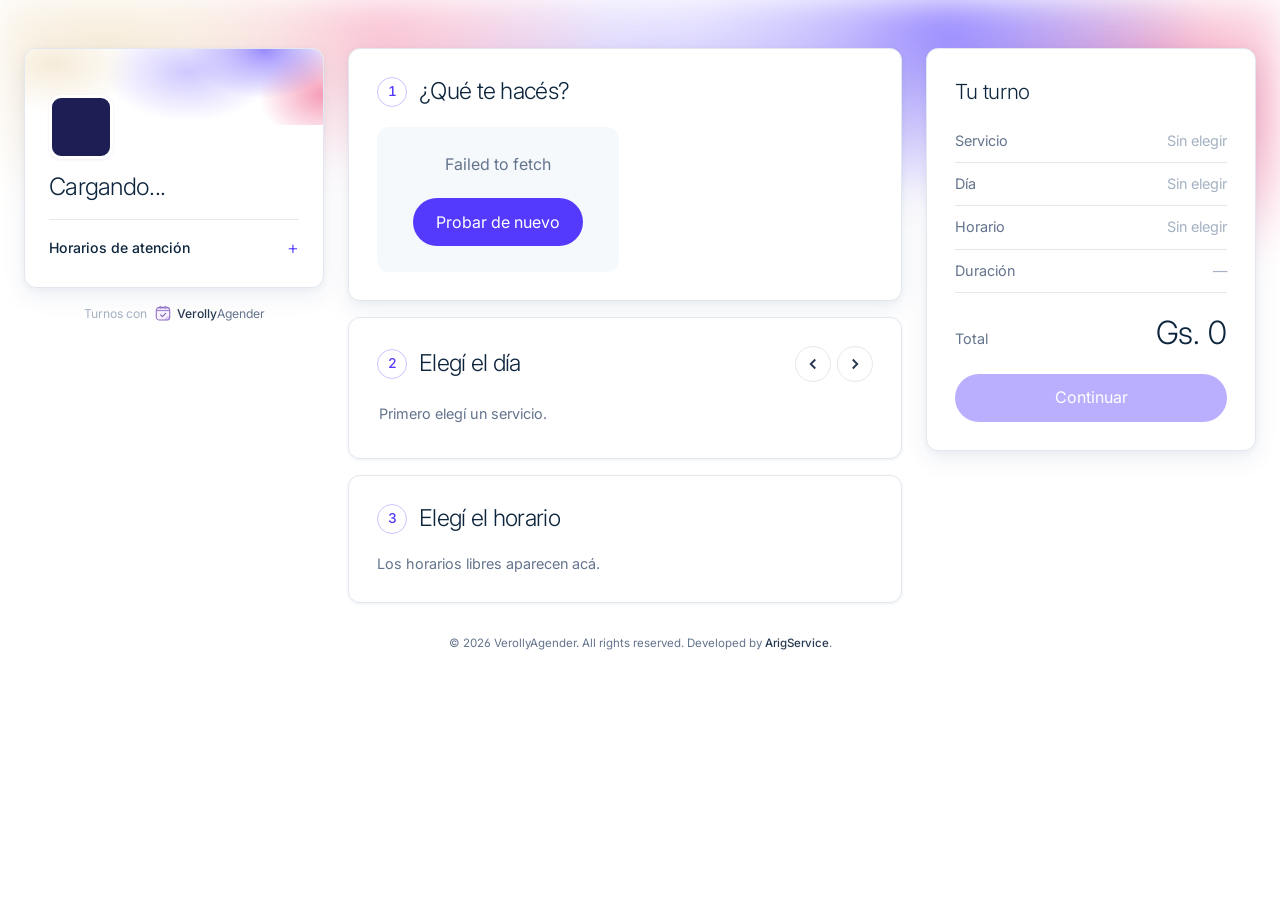
==== commit 8a617fd9: "VerollyAgender v3: varios negocios, soporte, ajustes completos, paletas y formatos de agenda" ====
--- a/verolly-agender/index.html
+++ b/verolly-agender/index.html
@@ -16,11 +16,35 @@
   /* ----- Perfil del negocio ----- */
   .perfil { grid-area: perfil; position: sticky; top: 24px; }
   .perfil-card { overflow: hidden; box-shadow: var(--sombra-2); }
-  .portada { height: 76px; background: url(img/malla.svg) center / cover; }
+  .portada { height: 76px; }
   .perfil-cuerpo { padding: 0 24px 24px; margin-top: -30px; }
   .perfil .logo { width: 64px; height: 64px; border: 3px solid #fff; box-shadow: var(--sombra); }
   .perfil h1 { font-size: 1.5rem; letter-spacing: -.03em; line-height: 1.15; margin-top: 14px; }
   .perfil .dir { color: var(--gris); font-size: .9rem; margin-top: 4px; }
+  .perfil .desc { color: var(--tinta-2); font-size: .92rem; margin-top: 4px; }
+  .pie-reservas { grid-column: 1 / -1; padding-top: 8px; }
+
+  /* ----- Calendario del mes (formato opcional para elegir el día) ----- */
+  .cal-mes { max-width: 520px; }
+  .cal-tit { font-size: 1.05rem; font-weight: 500; letter-spacing: -.01em; margin-bottom: 12px; }
+  .cal-grilla { display: grid; grid-template-columns: repeat(7, minmax(0, 1fr)); gap: 6px; }
+  .cal-grilla .sem { font-size: .66rem; font-weight: 500; color: var(--gris); text-transform: uppercase; letter-spacing: .06em; text-align: center; padding-bottom: 2px; }
+  .cdia { aspect-ratio: 1 / .92; min-height: 44px; border-radius: var(--r-md); border: 1px solid var(--linea); background: #fff;
+    display: flex; flex-direction: column; align-items: center; justify-content: center; gap: 4px; font-feature-settings: "tnum"; transition: all .15s; padding: 0; }
+  .cdia b { font-size: 1.05rem; font-weight: 400; letter-spacing: -.02em; }
+  .cdia i { width: 18px; height: 3px; border-radius: 2px; background: var(--linea); overflow: hidden; display: block; }
+  .cdia i s { display: block; height: 100%; background: var(--marca); }
+  .cdia:hover:not(:disabled) { border-color: var(--marca); }
+  .cdia:disabled { background: transparent; border-color: transparent; color: var(--gris-claro); cursor: default; }
+  .cdia:disabled i { visibility: hidden; }
+  .cdia.hoy b { color: var(--marca); font-weight: 600; }
+  .cdia.on { background: var(--navy); border-color: var(--navy); color: #fff; }
+  .cdia.on b { color: #fff; }
+  .cdia.on i { background: rgba(255,255,255,.25); }
+  .cdia.on i s { background: var(--marca-clara); }
+  .cal-vacio { visibility: hidden; }
+  .bloque.modo-cal .flechas { display: flex !important; }
+  .flechas button:disabled { opacity: .3; cursor: default; }
   .estado-hoy { margin-top: 14px; }
   .estado-hoy.abierto { background: #e7f6ee; color: var(--ok); }
   .estado-hoy.cerrado { background: var(--fondo); color: var(--gris); }
@@ -89,7 +113,7 @@
   .dia.on { background: var(--navy); border-color: var(--navy); color: #fff; box-shadow: var(--sombra-2); }
   .dia.on small, .dia.on em { color: rgba(255,255,255,.7); }
   .dia.on .barra-libre { background: rgba(255,255,255,.2); }
-  .dia.on .barra-libre i { background: #b9b9f9; }
+  .dia.on .barra-libre i { background: var(--marca-clara); }
 
   .rapido {
     width: 100%; display: flex; align-items: center; gap: 14px; text-align: left; border: none; margin-bottom: 22px;
@@ -194,11 +218,12 @@
   <!-- Perfil del negocio -->
   <aside class="perfil">
     <div class="perfil-card tarjeta">
-      <div class="portada"></div>
+      <div class="portada fondo-malla"></div>
       <div class="perfil-cuerpo">
         <div class="logo" data-logo></div>
         <div>
           <h1 data-negocio>Cargando...</h1>
+          <p class="desc" id="descripcion" hidden></p>
           <p class="dir" id="direccion"></p>
           <span class="chip estado-hoy" id="estadoHoy" hidden><i></i><span></span></span>
         </div>
@@ -217,7 +242,7 @@
   <!-- Pasos -->
   <main class="flujo" id="flujo">
     <section class="bloque tarjeta" id="bServicio">
-      <header><span class="num">1</span><h2>¿Qué te hacés?</h2></header>
+      <header><span class="num">1</span><h2 id="pregunta">¿Qué te hacés?</h2></header>
       <div class="servicios" id="listaServicios"><p class="vacio">Cargando servicios...</p></div>
     </section>
 
@@ -237,6 +262,7 @@
     </section>
     <p class="firma firma-pie">Turnos con <img src="img/verolly-icono.svg" alt=""><b>Verolly</b><em>Agender</em></p>
   </main>
+  <p class="copy pie-reservas" data-copy></p>
 
   <!-- Tu turno (tablet y PC) -->
   <aside class="ticket-col">
@@ -311,8 +337,10 @@
   const n = info.negocio;
   V.aplicarMarca(n);
   document.title = 'Reservá tu turno · ' + n.nombre;
-  document.querySelector('meta[name=theme-color]').content = n.color || '#533afd';
   $('direccion').textContent = n.direccion || '';
+  $('descripcion').textContent = n.descripcion || ''; $('descripcion').hidden = !n.descripcion;
+  $('pregunta').textContent = n.pregunta || '¿Qué te hacés?';
+  $('bDia').classList.toggle('modo-cal', n.vistaReservas === 'calendario');
   if (n.whatsapp) { $('btnConsulta').href = V.wa(n.whatsapp, 'Hola! Quería hacer una consulta.'); $('btnConsulta').hidden = false; }
   pintarEstadoHoy();
   pintarHorarios();
@@ -365,6 +393,7 @@
   // si el día elegido ya no tiene lugar para este servicio, se pasa al primero con lugar
   const dur = servicioSel().duracion;
   if (!sel.fecha || !V.libres(sel.fecha, dur, info).length) sel.fecha = primerDiaLibre(dur);
+  mesCal = null;
   pintarDias(); pintarHoras(); actualizarResumen();
   if (esCelular()) $('bDia').scrollIntoView({ behavior: 'smooth', block: 'start' });
 }
@@ -379,7 +408,13 @@
 }
 
 /* ---------- 2. Día ---------- */
+function elegirDia(f) {
+  sel.fecha = f; sel.hora = null;
+  pintarDias(); pintarHoras(); actualizarResumen();
+  if (esCelular()) $('bHora').scrollIntoView({ behavior: 'smooth', block: 'start' });
+}
 function pintarDias() {
+  if (info.negocio.vistaReservas === 'calendario') return pintarCalendario();
   const dur = servicioSel().duracion, ah = V.ahora();
   const dias = [];
   for (let i = 0; i <= info.reglas.diasAdelante; i++) {
@@ -394,16 +429,50 @@
       '<small>' + etiqueta + '</small><b>' + Number(d.f.slice(8)) + '</b><small>' + MES[Number(d.f.slice(5, 7)) - 1] + '</small>' +
       '<span class="barra-libre"><i style="width:' + Math.round(d.n / max * 100) + '%"></i></span><em>' + txt + '</em></button>';
   }).join('');
-  $('tiraDias').querySelectorAll('.dia').forEach(b => b.onclick = () => {
-    sel.fecha = b.dataset.f; sel.hora = null;
-    pintarDias(); pintarHoras(); actualizarResumen();
-    if (esCelular()) $('bHora').scrollIntoView({ behavior: 'smooth', block: 'start' });
-  });
+  $('tiraDias').querySelectorAll('.dia').forEach(b => b.onclick = () => elegirDia(b.dataset.f));
   const on = $('tiraDias').querySelector('.on');
   if (on) on.scrollIntoView({ block: 'nearest', inline: 'center' });
   $('bDia').classList.toggle('hecho', !!sel.fecha);
 }
-function moverTira(dir) { $('tiraDias').scrollBy({ left: dir * 300, behavior: 'smooth' }); }
+
+// Formato "calendario": un mes entero, con los días sin lugar apagados
+let mesCal = null;
+function pintarCalendario() {
+  const dur = servicioSel().duracion, ah = V.ahora(), hoy = ah.fecha;
+  const ultimo = V.sumarDias(hoy, info.reglas.diasAdelante);
+  if (!mesCal) mesCal = (sel.fecha || hoy).slice(0, 8) + '01';
+  const primero = mesCal, total = V.diasDelMes(primero);
+  const hueco = (V.diaSemana(primero) + 6) % 7; // la semana empieza el lunes
+  const cuenta = {};
+  let max = 1;
+  for (let i = 0; i < total; i++) {
+    const f = V.sumarDias(primero, i);
+    cuenta[f] = f >= hoy && f <= ultimo ? V.libres(f, dur, info, ah).length : 0;
+    max = Math.max(max, cuenta[f]);
+  }
+  let html = '<div class="cal-mes"><p class="cal-tit">' + V.mesAnio(primero) + '</p><div class="cal-grilla">' +
+    ['Lun', 'Mar', 'Mié', 'Jue', 'Vie', 'Sáb', 'Dom'].map(d => '<span class="sem">' + d + '</span>').join('') +
+    '<span class="cal-vacio"></span>'.repeat(hueco);
+  for (let i = 0; i < total; i++) {
+    const f = V.sumarDias(primero, i), n = cuenta[f];
+    html += '<button class="cdia' + (f === hoy ? ' hoy' : '') + (f === sel.fecha ? ' on' : '') + '" data-f="' + f + '"' +
+      (n ? ' aria-label="' + V.esc(V.fechaLarga(f)) + ', ' + n + ' horarios libres"' : ' disabled') + '><b>' + (i + 1) + '</b>' +
+      '<i><s style="width:' + Math.round(n / max * 100) + '%"></s></i></button>';
+  }
+  $('tiraDias').innerHTML = html + '</div></div>';
+  $('tiraDias').querySelectorAll('.cdia:not(:disabled)').forEach(b => b.onclick = () => elegirDia(b.dataset.f));
+  const [atras, adelante] = $('bDia').querySelectorAll('.flechas button');
+  atras.disabled = primero <= hoy.slice(0, 8) + '01';
+  adelante.disabled = V.sumarMeses(primero, 1) > ultimo;
+  $('bDia').classList.toggle('hecho', !!sel.fecha);
+}
+function moverTira(dir) {
+  if (info && info.negocio.vistaReservas === 'calendario') {
+    mesCal = V.sumarMeses(mesCal || V.ahora().fecha, dir);
+    return pintarCalendario();
+  }
+  $('tiraDias').scrollBy({ left: dir * 300, behavior: 'smooth' });
+}
 
 /* ---------- 3. Hora ---------- */
 function pintarHoras() {
@@ -437,7 +506,7 @@
 function elegirHora(f, h) {
   const cambioDia = f !== sel.fecha;
   sel.fecha = f; sel.hora = h;
-  if (cambioDia) pintarDias();
+  if (cambioDia) { mesCal = null; pintarDias(); }
   pintarHoras(); actualizarResumen();
   $('bHora').classList.add('hecho');
 }
--- a/verolly-agender/estilos.css
+++ b/verolly-agender/estilos.css
@@ -10,7 +10,10 @@
   --marca-suave: color-mix(in srgb, var(--marca) 7%, #fff);
   --marca-media: color-mix(in srgb, var(--marca) 30%, #fff);
   --marca-oscura: color-mix(in srgb, var(--marca) 60%, #000);
+  --marca-tinte: color-mix(in srgb, var(--marca) 11%, #fff);
+  --marca-clara: color-mix(in srgb, var(--marca) 35%, #fff);   /* acentos sobre fondos oscuros */
   --navy: #1c1e54;
+  --acento: #ea2261;
   /* texto */
   --tinta: #0d253d;
   --tinta-2: #273951;
@@ -56,10 +59,29 @@
 /* Malla de degradé (fondo de marca en la parte de arriba) */
 .malla {
   position: absolute; left: 0; right: 0; top: 0; height: 420px; z-index: 0; pointer-events: none;
-  background: url(img/malla.svg) center top / cover no-repeat;
+  background:
+    radial-gradient(30% 55% at 8% 12%, color-mix(in srgb, var(--crema) 90%, transparent), transparent 70%),
+    radial-gradient(26% 50% at 30% 8%, color-mix(in srgb, var(--acento) 28%, transparent), transparent 70%),
+    radial-gradient(30% 55% at 53% 22%, color-mix(in srgb, var(--marca-clara) 75%, transparent), transparent 72%),
+    radial-gradient(28% 60% at 74% 6%, color-mix(in srgb, var(--marca) 62%, transparent), transparent 72%),
+    radial-gradient(24% 55% at 92% 26%, color-mix(in srgb, var(--acento) 48%, transparent), transparent 72%),
+    #fff;
+  filter: blur(18px);
   -webkit-mask-image: linear-gradient(#000 45%, transparent);
   mask-image: linear-gradient(#000 45%, transparent);
 }
+.fondo-malla {
+  background:
+    radial-gradient(40% 90% at 10% 20%, color-mix(in srgb, var(--crema) 90%, transparent), transparent 70%),
+    radial-gradient(40% 90% at 55% 30%, color-mix(in srgb, var(--marca-clara) 80%, transparent), transparent 72%),
+    radial-gradient(35% 90% at 80% 0%, color-mix(in srgb, var(--marca) 60%, transparent), transparent 72%),
+    radial-gradient(30% 90% at 100% 60%, color-mix(in srgb, var(--acento) 45%, transparent), transparent 72%),
+    #fff;
+}
+
+/* Pie de derechos */
+.copy { font-size: .72rem; color: var(--gris); text-align: center; padding: 22px 16px; line-height: 1.5; }
+.copy b { font-weight: 500; color: var(--tinta-2); }
 
 /* Logo del negocio */
 .logo {
@@ -90,16 +112,32 @@
 
 .tarjeta { background: var(--blanco); border: 1px solid var(--linea); border-radius: var(--r-lg); box-shadow: var(--sombra); }
 .chip { display: inline-flex; align-items: center; gap: 6px; padding: 4px 10px; border-radius: var(--pildora); font-size: .75rem; font-weight: 500; }
-.etiqueta-suave { background: #ebeafe; color: #4434d4; text-transform: uppercase; letter-spacing: .04em; font-size: .68rem; }
+.etiqueta-suave { background: var(--marca-tinte); color: var(--marca-oscura); text-transform: uppercase; letter-spacing: .04em; font-size: .68rem; }
 
 /* Campos */
 .campo { display: block; margin-bottom: 16px; }
-.campo span { display: block; font-weight: 500; font-size: .85rem; color: var(--tinta-2); margin-bottom: 6px; }
-.campo input {
+.campo > span { display: block; font-weight: 500; font-size: .85rem; color: var(--tinta-2); margin-bottom: 6px; }
+.campo input, .campo select, .campo textarea, .entrada {
   width: 100%; min-height: 48px; padding: 8px 14px; border-radius: var(--r-sm); border: 1px solid var(--linea-input);
-  background: #fff; font-size: 1.05rem; transition: border-color .15s, box-shadow .15s;
+  background: #fff; font: inherit; font-size: 1.05rem; color: var(--tinta); transition: border-color .15s, box-shadow .15s;
 }
-.campo input:focus { outline: none; border-color: var(--marca); box-shadow: 0 0 0 3px var(--marca-suave); }
+.campo input:focus, .campo select:focus, .entrada:focus { outline: none; border-color: var(--marca); box-shadow: 0 0 0 3px var(--marca-suave); }
+select { font: inherit; color: inherit; }
+
+/* Interruptor sí/no */
+.interruptor { position: relative; display: inline-flex; align-items: center; gap: 10px; cursor: pointer; font-size: .9rem; color: var(--tinta-2); }
+.interruptor input { position: absolute; opacity: 0; width: 1px; height: 1px; }
+.interruptor i { width: 44px; height: 26px; border-radius: 13px; background: var(--linea-input); position: relative; flex: none; transition: background .15s; }
+.interruptor i::after { content: ''; position: absolute; top: 3px; left: 3px; width: 20px; height: 20px; border-radius: 50%; background: #fff; box-shadow: var(--sombra); transition: transform .15s; }
+.interruptor input:checked + i { background: var(--marca); }
+.interruptor input:checked + i::after { transform: translateX(18px); }
+.interruptor input:focus-visible + i { outline: 3px solid var(--marca-media); outline-offset: 2px; }
+
+/* Botones segmentados (Día / Semana / Mes...) */
+.segmentos { display: inline-flex; background: var(--fondo); border: 1px solid var(--linea); border-radius: var(--pildora); padding: 3px; gap: 2px; }
+.segmentos button { border: none; background: none; border-radius: var(--pildora); padding: 7px 14px; font-size: .85rem; color: var(--tinta-2); min-height: 36px; }
+.segmentos button:hover { color: var(--marca); }
+.segmentos button.on { background: #fff; color: var(--tinta); box-shadow: var(--sombra); font-weight: 500; }
 .campo small { display: block; color: var(--gris); font-size: .8rem; margin-top: 6px; }
 .error { color: var(--mal); font-weight: 500; font-size: .9rem; margin: 4px 0 12px; }
 
